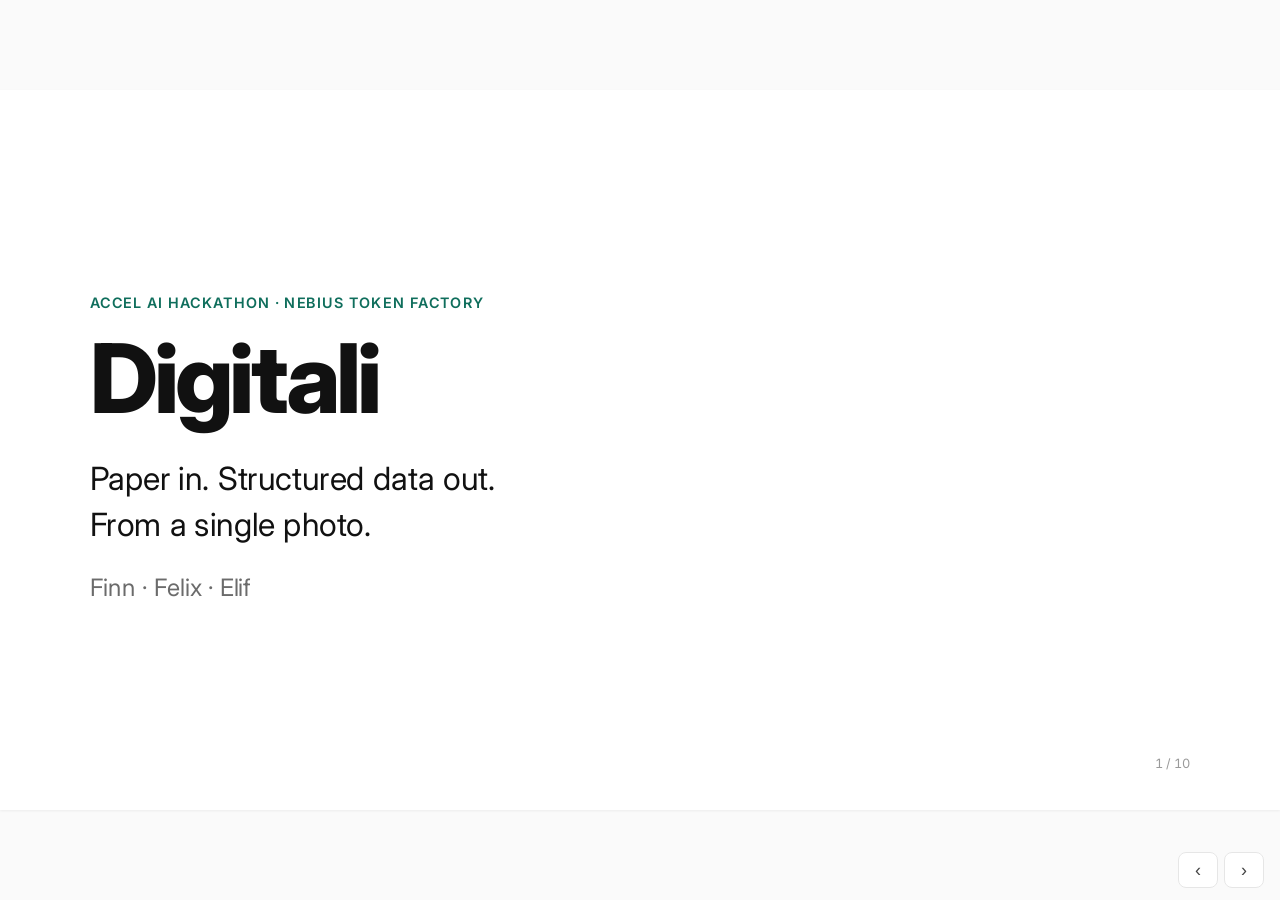
==== docs/index.html @ 8c580d4b "Add Digitali pitch deck" ====
<!DOCTYPE html>
<html lang="en">
<head>
<meta charset="utf-8">
<meta name="viewport" content="width=device-width, initial-scale=1">
<title>Digitali</title>
<link rel="preconnect" href="https://fonts.googleapis.com">
<link href="https://fonts.googleapis.com/css2?family=Inter:wght@400;500;600;700;800&family=JetBrains+Mono:wght@400;500&display=swap" rel="stylesheet">
<style>
:root{--bg:#fff;--ink:#111;--muted:#6b6b6b;--line:#e6e6e6;--soft:#f6f6f5;--accent:#0f6e5c;--accent-soft:#e7f2ef;--tbd:#fff4d6;--tbd-ink:#8a5a00}
*{box-sizing:border-box;margin:0;padding:0}
html,body{height:100%;background:#fafafa;font-family:Inter,system-ui,sans-serif;color:var(--ink);overflow:hidden}
#viewport{position:fixed;inset:0;display:flex;align-items:center;justify-content:center}
#stage{width:1600px;height:900px;position:relative;transform-origin:center center;flex:none}
.slide{position:absolute;inset:0;background:var(--bg);padding:96px 112px;display:none;flex-direction:column;box-shadow:0 1px 3px rgba(0,0,0,.06)}
.slide.active{display:flex}
.kicker{font-size:18px;font-weight:600;letter-spacing:.08em;text-transform:uppercase;color:var(--accent);margin-bottom:24px}
h1{font-size:120px;font-weight:800;letter-spacing:-.04em;line-height:1}
h2{font-size:60px;font-weight:700;letter-spacing:-.025em;line-height:1.08;max-width:1300px}
.lead{font-size:30px;line-height:1.45;color:var(--muted);max-width:1200px;margin-top:28px}
.body{margin-top:56px;flex:1;display:flex;flex-direction:column}
.cols{display:grid;gap:28px}
.c2{grid-template-columns:1fr 1fr}.c3{grid-template-columns:repeat(3,1fr)}.c4{grid-template-columns:repeat(4,1fr)}
.card{background:var(--soft);border-radius:18px;padding:36px}
.card .n{font-size:16px;font-weight:600;color:var(--accent);letter-spacing:.06em;text-transform:uppercase}
.card h3{font-size:34px;font-weight:700;margin:10px 0 14px;letter-spacing:-.01em}
.card p{font-size:23px;line-height:1.45;color:#444}
.big{font-size:88px;font-weight:800;letter-spacing:-.03em;color:var(--accent);line-height:1}
.cap{font-size:22px;color:var(--muted);margin-top:12px;line-height:1.4}
ul.list{list-style:none;display:flex;flex-direction:column;gap:22px}
ul.list li{font-size:28px;line-height:1.4;padding-left:36px;position:relative}
ul.list li::before{content:"";position:absolute;left:0;top:15px;width:14px;height:14px;border-radius:3px;background:var(--accent)}
.flow{display:grid;grid-template-columns:1fr 60px 1fr 60px 1fr;align-items:stretch}
.arrow{display:flex;align-items:center;justify-content:center;color:#bbb;font-size:36px}
code,.mono{font-family:"JetBrains Mono",monospace}
.json{background:#fff;border:1px solid var(--line);border-radius:10px;padding:16px 18px;font-size:19px;margin-top:16px;color:#333;line-height:1.5}
table{width:100%;border-collapse:collapse;font-size:26px}
th{text-align:left;font-size:17px;font-weight:600;letter-spacing:.06em;text-transform:uppercase;color:var(--muted);padding:0 20px 18px;border-bottom:2px solid var(--ink)}
td{padding:22px 20px;border-bottom:1px solid var(--line)}
td.num{font-variant-numeric:tabular-nums}
tr.win td{background:var(--accent-soft);font-weight:600}
.tbd{background:var(--tbd);color:var(--tbd-ink);border-radius:6px;padding:1px 8px;font-weight:600;font-size:.9em}
.crit{position:absolute;left:112px;bottom:48px;font-size:16px;color:#9a9a9a;letter-spacing:.02em}
.crit b{color:var(--accent);font-weight:600}
.foot{position:absolute;right:112px;bottom:48px;font-size:16px;color:#9a9a9a;font-variant-numeric:tabular-nums}
.pill{display:inline-block;background:var(--accent-soft);color:var(--accent);border-radius:999px;padding:6px 16px;font-size:18px;font-weight:600;margin-right:10px}
.person{display:flex;flex-direction:column;gap:8px}
.avatar{width:96px;height:96px;border-radius:50%;background:var(--accent-soft);color:var(--accent);display:flex;align-items:center;justify-content:center;font-size:40px;font-weight:700;margin-bottom:16px}
aside.notes{display:none}
#notes{position:fixed;left:0;right:0;bottom:0;background:#111;color:#eee;font-size:15px;line-height:1.5;padding:14px 20px;display:none;max-height:30vh;overflow:auto;z-index:5}
#nav{position:fixed;right:16px;bottom:12px;display:flex;gap:6px;z-index:6}
#nav button{border:1px solid var(--line);background:#fff;border-radius:8px;width:40px;height:36px;font-size:18px;cursor:pointer;color:#444}
</style>
</head>
<body>
<div id="viewport"><div id="stage">

<!-- 1 TITLE -->
<section class="slide" data-crit="">
  <div style="flex:1;display:flex;flex-direction:column;justify-content:center">
    <div class="kicker">Accel AI Hackathon · Nebius Token Factory</div>
    <h1>Digitali</h1>
    <p class="lead" style="font-size:40px;color:var(--ink);margin-top:36px">Paper in. Structured data out.<br>From a single photo.</p>
    <p class="lead">Finn · Felix · Elif</p>
  </div>
  <aside class="notes">Open with the problem, not the tech. One sentence: field organisations run on paper and decide blind; Digitali turns the paper they already use into data.</aside>
</section>

<!-- 2 PROBLEM -->
<section class="slide" data-crit="Problem and company potential">
  <div class="kicker">The problem</div>
  <h2>Field organisations want to decide on data. Their data is still on paper.</h2>
  <div class="body">
    <div class="cols c3">
      <div class="card"><div class="n">Every day</div><h3>Paper forms</h3><p>Field staff record meetings, attendance, payments and visits on sheets they have used for years.</p></div>
      <div class="card"><div class="n">Every week</div><h3>Retyped by hand</h3><p>Office staff copy the sheets into a system or spreadsheet. Slow, costly, full of typos.</p></div>
      <div class="card"><div class="n">Every month</div><h3>Decisions late</h3><p>Management sees the numbers days or weeks later, if the data arrives at all.</p></div>
    </div>
    <p class="lead" style="margin-top:44px">New apps and tablets fail on cost, rollout and frontline adoption. So the paper stays.</p>
  </div>
  <aside class="notes">Field heavy organisations: NGOs, cooperatives, lenders with many branches. The bottleneck is data input, not analytics.</aside>
</section>

<!-- 3 USER -->
<section class="slide" data-crit="Product and user value">
  <div class="kicker">The user</div>
  <h2>The field officer who fills in the sheet, and the manager who needs it.</h2>
  <div class="body">
    <div class="cols c2" style="gap:64px">
      <div>
        <ul class="list">
          <li><b>How often:</b> after every meeting or visit, several times a week per officer.</li>
          <li><b>Today:</b> paper to office, then manual entry, then a spreadsheet.</li>
          <li><b>Would they pay:</b> the organisation pays for data entry already, in staff hours.</li>
        </ul>
      </div>
      <div class="cols c2" style="gap:18px">
        <div class="card" style="padding:28px"><h3 style="font-size:26px;margin-top:0">No more retyping</h3><p style="font-size:20px">Data entry disappears.</p></div>
        <div class="card" style="padding:28px"><h3 style="font-size:26px;margin-top:0">Instant receipt</h3><p style="font-size:20px">Officer gets a summary back: who paid, who is missing.</p></div>
        <div class="card" style="padding:28px"><h3 style="font-size:26px;margin-top:0">Fewer disputes</h3><p style="font-size:20px">A timestamped record settles "I paid".</p></div>
        <div class="card" style="padding:28px"><h3 style="font-size:26px;margin-top:0">Same day numbers</h3><p style="font-size:20px">Managers see targets the day they happen.</p></div>
      </div>
    </div>
  </div>
  <aside class="notes">The officer must gain something, or the photos stop in week three. The receipt and dispute record are the officer's reasons; same day numbers are the manager's.</aside>
</section>

<!-- 4 PRODUCT -->
<section class="slide" data-crit="Product and user value">
  <div class="kicker">The product</div>
  <h2>Staff keep their paper. They only take a photo.</h2>
  <div class="body">
    <div class="flow">
      <div class="card"><div class="n">1 Input</div><h3>Photo</h3><p>Any form, sheet or log the operation already uses. Web upload now, messaging apps next.</p></div>
      <div class="arrow">→</div>
      <div class="card" style="background:var(--accent-soft)"><div class="n">2 Engine</div><h3>Vision model</h3><p>Open model on Nebius Token Factory reads the photo and matches rows against the company's own reference list.</p></div>
      <div class="arrow">→</div>
      <div class="card"><div class="n">3 Output</div><h3>Structured data</h3><div class="json mono">{"id": 1042,<br>&nbsp;"signed": true,<br>&nbsp;"amount": 1380}</div></div>
    </div>
    <div style="margin-top:40px"><span class="pill">API: plug the engine into your system</span><span class="pill">Web tool: upload, review, export</span></div>
  </div>
  <aside class="notes">Two ways to use it: integration via API, or our web tool for organisations without IT capacity. Setup is one template: which fields, which reference list.</aside>
</section>

<!-- 5 DEMO -->
<section class="slide" data-crit="Demo">
  <div class="kicker">Live demo</div>
  <h2>A handwritten sheet, photographed a minute ago.</h2>
  <div class="body" style="justify-content:center">
    <div class="cols c4">
      <div class="card"><div class="big">1</div><p style="margin-top:16px">Upload the photo of a hand filled sheet</p></div>
      <div class="card"><div class="big">2</div><p style="margin-top:16px">Engine returns one row per person, matched to the reference list</p></div>
      <div class="card"><div class="big">3</div><p style="margin-top:16px">Low confidence fields flagged, corrected in one click</p></div>
      <div class="card"><div class="big">4</div><p style="margin-top:16px">Export as CSV or JSON, or send via API</p></div>
    </div>
    <p class="lead" style="margin-top:44px">Demo link: <span class="tbd">app URL</span></p>
  </div>
  <aside class="notes">Keep the demo under 90 seconds. Have a backup screen recording in case the network fails.</aside>
</section>

<!-- 6 MODELS -->
<section class="slide" data-crit="Technical execution and Token Factory use">
  <div class="kicker">Models on Nebius Token Factory</div>
  <h2>A small open vision model does the reading. A larger one checks it.</h2>
  <div class="body">
    <table>
      <thead><tr><th style="width:34%">Model</th><th style="width:22%">Role</th><th>Why</th></tr></thead>
      <tbody>
        <tr><td><span class="tbd">small vision model</span></td><td>Extraction</td><td>Reads the photo into JSON against the template. Cheapest model that passes the test set.</td></tr>
        <tr><td><span class="tbd">large vision model</span></td><td>Benchmark and fallback</td><td>Used to measure the small model, and on rows the small model flags as uncertain.</td></tr>
        <tr><td><span class="tbd">text model (optional)</span></td><td>Matching and validation</td><td>Matches names to reference IDs and checks totals.</td></tr>
      </tbody>
    </table>
    <p class="lead" style="font-size:24px;margin-top:36px">All models run on Token Factory through its OpenAI compatible API. No closed models used.</p>
  </div>
  <aside class="notes">Name exact model IDs once confirmed with the /v1/models call. Explain why two models: cost on the common case, quality on the hard case.</aside>
</section>

<!-- 7 MEASUREMENT -->
<section class="slide" data-crit="Measurable model advantage">
  <div class="kicker">Measurable advantage</div>
  <h2>Small vs large open model, on the same test set.</h2>
  <div class="body">
    <table>
      <thead><tr><th>Model</th><th>Field accuracy</th><th>Cost per page</th><th>Latency</th></tr></thead>
      <tbody>
        <tr class="win"><td><span class="tbd">small</span></td><td class="num"><span class="tbd">%</span></td><td class="num"><span class="tbd">$</span></td><td class="num"><span class="tbd">s</span></td></tr>
        <tr><td><span class="tbd">large</span></td><td class="num"><span class="tbd">%</span></td><td class="num"><span class="tbd">$</span></td><td class="num"><span class="tbd">s</span></td></tr>
      </tbody>
    </table>
    <p class="lead" style="font-size:24px;margin-top:36px">Test set: 20 synthetic sheets with ground truth, plus 5 filled in by hand and photographed on a phone. Field accuracy = share of fields exactly right. Eval sheet: <span class="tbd">repo link</span></p>
  </div>
  <aside class="notes">A rough measurement with real numbers beats a polished claim. Say the headline: X percent of the accuracy at Y times lower cost.</aside>
</section>

<!-- 8 RESPONSIBLE -->
<section class="slide" data-crit="Responsible design">
  <div class="kicker">Responsible design</div>
  <h2>The model proposes. A person confirms.</h2>
  <div class="body">
    <div class="cols c3">
      <div class="card"><div class="n">Privacy</div><h3>No photos kept</h3><p>Images are processed and discarded. Only the confirmed fields are stored. Test data is synthetic.</p></div>
      <div class="card"><div class="n">Errors</div><h3>Human in the loop</h3><p>Nothing is saved until a person reviews it. Low confidence fields are flagged, every field is editable.</p></div>
      <div class="card"><div class="n">Misuse</div><h3>Fixed task</h3><p>The engine only fills a predefined template. No free text generation, no decisions about people.</p></div>
    </div>
  </div>
  <aside class="notes">Emphasise: the model never makes a decision about a person, it only transcribes.</aside>
</section>

<!-- 9 COMPANY -->
<section class="slide" data-crit="Problem and company potential">
  <div class="kicker">Why this is a company</div>
  <h2>Every paper heavy organisation is a customer. Every template makes the next one faster.</h2>
  <div class="body">
    <div class="cols c3">
      <div class="card"><div class="n">Market</div><h3>Field organisations</h3><p>NGOs, cooperatives, lenders and public services with many branches and paper processes.</p></div>
      <div class="card"><div class="n">Model</div><h3>Margin on usage</h3><p>Pay as you go per page, priced above model cost and well below manual entry. Larger clients sign usage contracts with committed monthly volume. <span class="tbd">price</span></p></div>
      <div class="card"><div class="n">Moat</div><h3>Template library</h3><p>Each customer form becomes a reusable template, and corrections improve accuracy over time.</p></div>
    </div>
  </div>
  <aside class="notes">Two revenue lines: margin on pay as you go usage, and usage contracts with committed volume for larger clients. Set the price once the eval gives cost per page. Next steps: WhatsApp intake, direct integrations, template builder.</aside>
</section>

<!-- 10 TEAM -->
<section class="slide" data-crit="">
  <div class="kicker">Team</div>
  <h2>Digitali</h2>
  <div class="body">
    <div class="cols c3">
      <div class="person"><div class="avatar">F</div><h3 style="font-size:36px">Finn</h3><p class="cap">Product and pitch</p></div>
      <div class="person"><div class="avatar">F</div><h3 style="font-size:36px">Felix</h3><p class="cap">Backend and engine</p></div>
      <div class="person"><div class="avatar">E</div><h3 style="font-size:36px">Elif</h3><p class="cap">Frontend</p></div>
    </div>
    <p class="lead" style="margin-top:auto">github.com/FelixvanDoorn/accel-ai-hackathon</p>
  </div>
  <aside class="notes">Close with the one line: paper in, structured data out.</aside>
</section>

</div></div>
<div id="notes"></div>
<div id="nav"><button id="prev" aria-label="Previous">‹</button><button id="next" aria-label="Next">›</button></div>
<script>
(function(){
  var slides=[].slice.call(document.querySelectorAll('.slide')),i=0,stage=document.getElementById('stage'),notes=document.getElementById('notes'),showNotes=false;
  slides.forEach(function(s,k){
    var c=s.getAttribute('data-crit');
    if(c){var d=document.createElement('div');d.className='crit';d.innerHTML='Criterion: <b>'+c+'</b>';s.appendChild(d);}
    var f=document.createElement('div');f.className='foot';f.textContent=(k+1)+' / '+slides.length;s.appendChild(f);
  });
  function fit(){var s=Math.min(window.innerWidth/1600,window.innerHeight/900);stage.style.transform='scale('+s+')';}
  function go(n){i=Math.max(0,Math.min(slides.length-1,n));slides.forEach(function(s,k){s.classList.toggle('active',k===i)});var a=slides[i].querySelector('aside.notes');notes.textContent=a?a.textContent:'';notes.style.display=showNotes&&a?'block':'none';try{history.replaceState(null,'','#'+(i+1))}catch(e){}}
  document.addEventListener('keydown',function(e){
    if(['ArrowRight','PageDown',' ','Enter'].indexOf(e.key)>-1){e.preventDefault();go(i+1)}
    else if(['ArrowLeft','PageUp','Backspace'].indexOf(e.key)>-1){e.preventDefault();go(i-1)}
    else if(e.key==='n'||e.key==='N'){showNotes=!showNotes;go(i)}
    else if(e.key==='f'||e.key==='F'){if(document.documentElement.requestFullscreen)document.documentElement.requestFullscreen()}
  });
  document.getElementById('prev').onclick=function(){go(i-1)};
  document.getElementById('next').onclick=function(){go(i+1)};
  window.addEventListener('resize',fit);fit();
  var h=parseInt((location.hash||'').slice(1),10);go(isNaN(h)?0:h-1);
})();
</script>
</body>
</html>
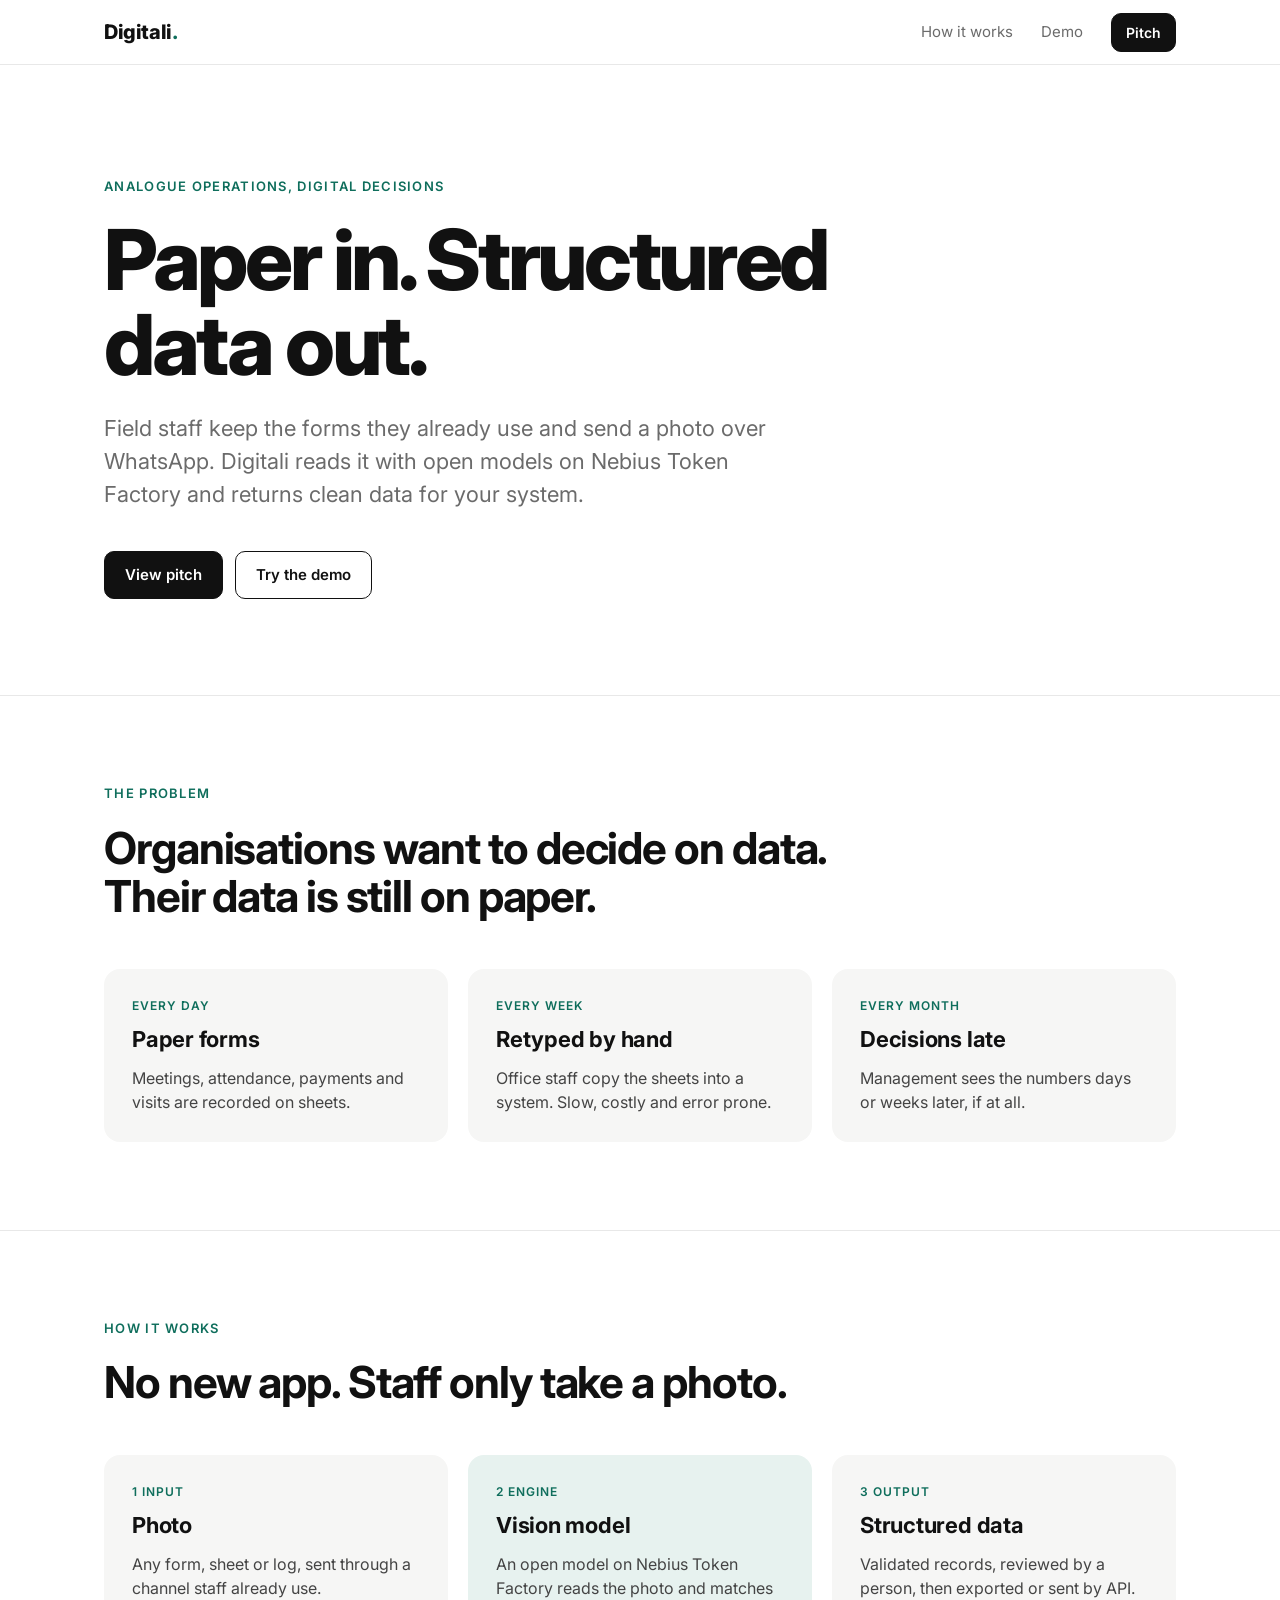
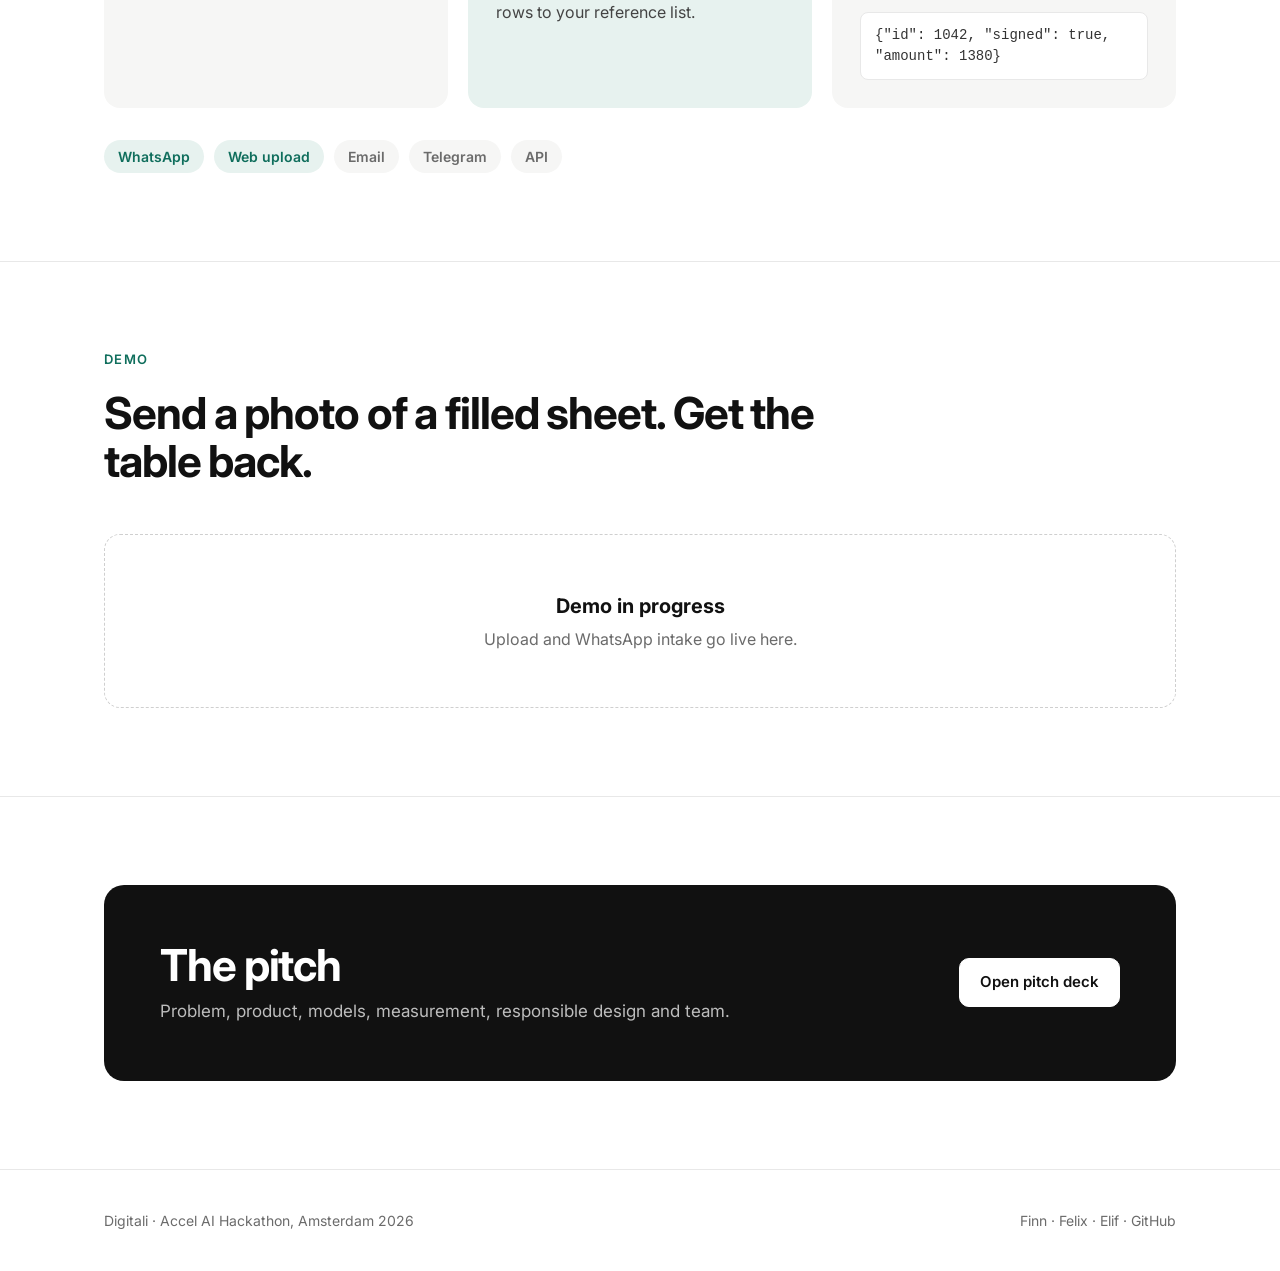
==== commit 3b31124b: "Landing page with pitch button, deck moved to /pitch" ====
--- a/docs/index.html
+++ b/docs/index.html
@@ -4,242 +4,117 @@
 <meta charset="utf-8">
 <meta name="viewport" content="width=device-width, initial-scale=1">
 <title>Digitali</title>
+<meta name="description" content="Digitali turns paper operations into structured data, from a single photo sent over WhatsApp.">
 <link rel="preconnect" href="https://fonts.googleapis.com">
 <link href="https://fonts.googleapis.com/css2?family=Inter:wght@400;500;600;700;800&family=JetBrains+Mono:wght@400;500&display=swap" rel="stylesheet">
 <style>
-:root{--bg:#fff;--ink:#111;--muted:#6b6b6b;--line:#e6e6e6;--soft:#f6f6f5;--accent:#0f6e5c;--accent-soft:#e7f2ef;--tbd:#fff4d6;--tbd-ink:#8a5a00}
+:root{--bg:#fff;--ink:#111;--muted:#6b6b6b;--line:#e8e8e8;--soft:#f6f6f5;--accent:#0f6e5c;--accent-soft:#e7f2ef}
 *{box-sizing:border-box;margin:0;padding:0}
-html,body{height:100%;background:#fafafa;font-family:Inter,system-ui,sans-serif;color:var(--ink);overflow:hidden}
-#viewport{position:fixed;inset:0;display:flex;align-items:center;justify-content:center}
-#stage{width:1600px;height:900px;position:relative;transform-origin:center center;flex:none}
-.slide{position:absolute;inset:0;background:var(--bg);padding:96px 112px;display:none;flex-direction:column;box-shadow:0 1px 3px rgba(0,0,0,.06)}
-.slide.active{display:flex}
-.kicker{font-size:18px;font-weight:600;letter-spacing:.08em;text-transform:uppercase;color:var(--accent);margin-bottom:24px}
-h1{font-size:120px;font-weight:800;letter-spacing:-.04em;line-height:1}
-h2{font-size:60px;font-weight:700;letter-spacing:-.025em;line-height:1.08;max-width:1300px}
-.lead{font-size:30px;line-height:1.45;color:var(--muted);max-width:1200px;margin-top:28px}
-.body{margin-top:56px;flex:1;display:flex;flex-direction:column}
-.cols{display:grid;gap:28px}
-.c2{grid-template-columns:1fr 1fr}.c3{grid-template-columns:repeat(3,1fr)}.c4{grid-template-columns:repeat(4,1fr)}
-.card{background:var(--soft);border-radius:18px;padding:36px}
-.card .n{font-size:16px;font-weight:600;color:var(--accent);letter-spacing:.06em;text-transform:uppercase}
-.card h3{font-size:34px;font-weight:700;margin:10px 0 14px;letter-spacing:-.01em}
-.card p{font-size:23px;line-height:1.45;color:#444}
-.big{font-size:88px;font-weight:800;letter-spacing:-.03em;color:var(--accent);line-height:1}
-.cap{font-size:22px;color:var(--muted);margin-top:12px;line-height:1.4}
-ul.list{list-style:none;display:flex;flex-direction:column;gap:22px}
-ul.list li{font-size:28px;line-height:1.4;padding-left:36px;position:relative}
-ul.list li::before{content:"";position:absolute;left:0;top:15px;width:14px;height:14px;border-radius:3px;background:var(--accent)}
-.flow{display:grid;grid-template-columns:1fr 60px 1fr 60px 1fr;align-items:stretch}
-.arrow{display:flex;align-items:center;justify-content:center;color:#bbb;font-size:36px}
-code,.mono{font-family:"JetBrains Mono",monospace}
-.json{background:#fff;border:1px solid var(--line);border-radius:10px;padding:16px 18px;font-size:19px;margin-top:16px;color:#333;line-height:1.5}
-table{width:100%;border-collapse:collapse;font-size:26px}
-th{text-align:left;font-size:17px;font-weight:600;letter-spacing:.06em;text-transform:uppercase;color:var(--muted);padding:0 20px 18px;border-bottom:2px solid var(--ink)}
-td{padding:22px 20px;border-bottom:1px solid var(--line)}
-td.num{font-variant-numeric:tabular-nums}
-tr.win td{background:var(--accent-soft);font-weight:600}
-.tbd{background:var(--tbd);color:var(--tbd-ink);border-radius:6px;padding:1px 8px;font-weight:600;font-size:.9em}
-.crit{position:absolute;left:112px;bottom:48px;font-size:16px;color:#9a9a9a;letter-spacing:.02em}
-.crit b{color:var(--accent);font-weight:600}
-.foot{position:absolute;right:112px;bottom:48px;font-size:16px;color:#9a9a9a;font-variant-numeric:tabular-nums}
-.pill{display:inline-block;background:var(--accent-soft);color:var(--accent);border-radius:999px;padding:6px 16px;font-size:18px;font-weight:600;margin-right:10px}
-.person{display:flex;flex-direction:column;gap:8px}
-.avatar{width:96px;height:96px;border-radius:50%;background:var(--accent-soft);color:var(--accent);display:flex;align-items:center;justify-content:center;font-size:40px;font-weight:700;margin-bottom:16px}
-aside.notes{display:none}
-#notes{position:fixed;left:0;right:0;bottom:0;background:#111;color:#eee;font-size:15px;line-height:1.5;padding:14px 20px;display:none;max-height:30vh;overflow:auto;z-index:5}
-#nav{position:fixed;right:16px;bottom:12px;display:flex;gap:6px;z-index:6}
-#nav button{border:1px solid var(--line);background:#fff;border-radius:8px;width:40px;height:36px;font-size:18px;cursor:pointer;color:#444}
+body{background:var(--bg);color:var(--ink);font-family:Inter,system-ui,sans-serif;line-height:1.5;-webkit-font-smoothing:antialiased}
+a{color:inherit;text-decoration:none}
+.wrap{max-width:1120px;margin:0 auto;padding:0 24px}
+header{border-bottom:1px solid var(--line);position:sticky;top:0;background:rgba(255,255,255,.92);backdrop-filter:blur(8px);z-index:10}
+header .wrap{display:flex;align-items:center;justify-content:space-between;height:64px}
+.logo{font-weight:800;font-size:20px;letter-spacing:-.02em}
+.logo span{color:var(--accent)}
+nav{display:flex;gap:28px;align-items:center;font-size:15px;color:var(--muted)}
+nav a:hover{color:var(--ink)}
+.btn{display:inline-flex;align-items:center;gap:8px;border-radius:10px;padding:12px 20px;font-weight:600;font-size:15px;border:1px solid var(--ink);background:var(--ink);color:#fff;cursor:pointer;transition:transform .1s}
+.btn:hover{transform:translateY(-1px)}
+.btn.ghost{background:#fff;color:var(--ink)}
+.btn.sm{padding:8px 14px;font-size:14px}
+.hero{padding:112px 24px 96px}
+.kicker{font-size:13px;font-weight:600;letter-spacing:.1em;text-transform:uppercase;color:var(--accent);margin-bottom:20px}
+h1{font-size:clamp(44px,7vw,84px);font-weight:800;letter-spacing:-.04em;line-height:1.02;max-width:900px}
+.sub{font-size:clamp(18px,2.2vw,22px);color:var(--muted);max-width:680px;margin-top:24px}
+.cta{display:flex;gap:12px;margin-top:40px;flex-wrap:wrap}
+section{padding:88px 0;border-top:1px solid var(--line)}
+h2{font-size:clamp(30px,4vw,44px);font-weight:700;letter-spacing:-.025em;line-height:1.1;max-width:760px}
+.grid{display:grid;gap:20px;margin-top:48px}
+.g3{grid-template-columns:repeat(3,1fr)}
+.card{background:var(--soft);border-radius:16px;padding:28px}
+.card .n{font-size:12px;font-weight:600;letter-spacing:.08em;text-transform:uppercase;color:var(--accent)}
+.card h3{font-size:22px;font-weight:700;margin:8px 0 10px;letter-spacing:-.01em}
+.card p{color:#444;font-size:16px}
+.card.accent{background:var(--accent-soft)}
+.json{font-family:"JetBrains Mono",monospace;background:#fff;border:1px solid var(--line);border-radius:8px;padding:12px 14px;font-size:14px;margin-top:12px;color:#333}
+.channels{display:flex;gap:10px;flex-wrap:wrap;margin-top:32px}
+.pill{background:var(--accent-soft);color:var(--accent);border-radius:999px;padding:6px 14px;font-size:14px;font-weight:600}
+.pill.off{background:var(--soft);color:var(--muted)}
+.demo{border:1.5px dashed #cfcfcf;border-radius:16px;padding:56px 24px;text-align:center;margin-top:48px;color:var(--muted)}
+.demo strong{display:block;color:var(--ink);font-size:20px;margin-bottom:6px}
+.pitchband{background:var(--ink);color:#fff;border-radius:20px;padding:56px;display:flex;justify-content:space-between;align-items:center;gap:32px;flex-wrap:wrap}
+.pitchband h2{color:#fff}
+.pitchband p{color:#bdbdbd;margin-top:10px;font-size:17px}
+.pitchband .btn{background:#fff;color:var(--ink);border-color:#fff}
+footer{padding:40px 0;color:var(--muted);font-size:14px;border-top:1px solid var(--line)}
+footer .wrap{display:flex;justify-content:space-between;flex-wrap:wrap;gap:12px}
+@media (max-width:820px){.g3{grid-template-columns:1fr}nav .hide{display:none}.hero{padding:72px 24px 64px}section{padding:64px 0}.pitchband{padding:36px}}
 </style>
 </head>
 <body>
-<div id="viewport"><div id="stage">
 
-<!-- 1 TITLE -->
-<section class="slide" data-crit="">
-  <div style="flex:1;display:flex;flex-direction:column;justify-content:center">
-    <div class="kicker">Accel AI Hackathon · Nebius Token Factory</div>
-    <h1>Digitali</h1>
-    <p class="lead" style="font-size:40px;color:var(--ink);margin-top:36px">Paper in. Structured data out.<br>From a single photo.</p>
-    <p class="lead">Finn · Felix · Elif</p>
+<header><div class="wrap">
+  <a class="logo" href="/">Digitali<span>.</span></a>
+  <nav>
+    <a class="hide" href="#how">How it works</a>
+    <a class="hide" href="#demo">Demo</a>
+    <a class="btn sm" href="/pitch">Pitch</a>
+  </nav>
+</div></header>
+
+<main>
+<div class="wrap hero">
+  <div class="kicker">Analogue operations, digital decisions</div>
+  <h1>Paper in. Structured data out.</h1>
+  <p class="sub">Field staff keep the forms they already use and send a photo over WhatsApp. Digitali reads it with open models on Nebius Token Factory and returns clean data for your system.</p>
+  <div class="cta">
+    <a class="btn" href="/pitch">View pitch</a>
+    <a class="btn ghost" href="#demo">Try the demo</a>
   </div>
-  <aside class="notes">Open with the problem, not the tech. One sentence: field organisations run on paper and decide blind; Digitali turns the paper they already use into data.</aside>
-</section>
+</div>
 
-<!-- 2 PROBLEM -->
-<section class="slide" data-crit="Problem and company potential">
+<section id="problem"><div class="wrap">
   <div class="kicker">The problem</div>
-  <h2>Field organisations want to decide on data. Their data is still on paper.</h2>
-  <div class="body">
-    <div class="cols c3">
-      <div class="card"><div class="n">Every day</div><h3>Paper forms</h3><p>Field staff record meetings, attendance, payments and visits on sheets they have used for years.</p></div>
-      <div class="card"><div class="n">Every week</div><h3>Retyped by hand</h3><p>Office staff copy the sheets into a system or spreadsheet. Slow, costly, full of typos.</p></div>
-      <div class="card"><div class="n">Every month</div><h3>Decisions late</h3><p>Management sees the numbers days or weeks later, if the data arrives at all.</p></div>
-    </div>
-    <p class="lead" style="margin-top:44px">New apps and tablets fail on cost, rollout and frontline adoption. So the paper stays.</p>
+  <h2>Organisations want to decide on data. Their data is still on paper.</h2>
+  <div class="grid g3">
+    <div class="card"><div class="n">Every day</div><h3>Paper forms</h3><p>Meetings, attendance, payments and visits are recorded on sheets.</p></div>
+    <div class="card"><div class="n">Every week</div><h3>Retyped by hand</h3><p>Office staff copy the sheets into a system. Slow, costly and error prone.</p></div>
+    <div class="card"><div class="n">Every month</div><h3>Decisions late</h3><p>Management sees the numbers days or weeks later, if at all.</p></div>
   </div>
-  <aside class="notes">Field heavy organisations: NGOs, cooperatives, lenders with many branches. The bottleneck is data input, not analytics.</aside>
-</section>
+</div></section>
 
-<!-- 3 USER -->
-<section class="slide" data-crit="Product and user value">
-  <div class="kicker">The user</div>
-  <h2>The field officer who fills in the sheet, and the manager who needs it.</h2>
-  <div class="body">
-    <div class="cols c2" style="gap:64px">
-      <div>
-        <ul class="list">
-          <li><b>How often:</b> after every meeting or visit, several times a week per officer.</li>
-          <li><b>Today:</b> paper to office, then manual entry, then a spreadsheet.</li>
-          <li><b>Would they pay:</b> the organisation pays for data entry already, in staff hours.</li>
-        </ul>
-      </div>
-      <div class="cols c2" style="gap:18px">
-        <div class="card" style="padding:28px"><h3 style="font-size:26px;margin-top:0">No more retyping</h3><p style="font-size:20px">Data entry disappears.</p></div>
-        <div class="card" style="padding:28px"><h3 style="font-size:26px;margin-top:0">Instant receipt</h3><p style="font-size:20px">Officer gets a summary back: who paid, who is missing.</p></div>
-        <div class="card" style="padding:28px"><h3 style="font-size:26px;margin-top:0">Fewer disputes</h3><p style="font-size:20px">A timestamped record settles "I paid".</p></div>
-        <div class="card" style="padding:28px"><h3 style="font-size:26px;margin-top:0">Same day numbers</h3><p style="font-size:20px">Managers see targets the day they happen.</p></div>
-      </div>
-    </div>
+<section id="how"><div class="wrap">
+  <div class="kicker">How it works</div>
+  <h2>No new app. Staff only take a photo.</h2>
+  <div class="grid g3">
+    <div class="card"><div class="n">1 Input</div><h3>Photo</h3><p>Any form, sheet or log, sent through a channel staff already use.</p></div>
+    <div class="card accent"><div class="n">2 Engine</div><h3>Vision model</h3><p>An open model on Nebius Token Factory reads the photo and matches rows to your reference list.</p></div>
+    <div class="card"><div class="n">3 Output</div><h3>Structured data</h3><p>Validated records, reviewed by a person, then exported or sent by API.</p><div class="json">{"id": 1042, "signed": true, "amount": 1380}</div></div>
   </div>
-  <aside class="notes">The officer must gain something, or the photos stop in week three. The receipt and dispute record are the officer's reasons; same day numbers are the manager's.</aside>
-</section>
+  <div class="channels">
+    <span class="pill">WhatsApp</span><span class="pill">Web upload</span><span class="pill off">Email</span><span class="pill off">Telegram</span><span class="pill off">API</span>
+  </div>
+</div></section>
 
-<!-- 4 PRODUCT -->
-<section class="slide" data-crit="Product and user value">
-  <div class="kicker">The product</div>
-  <h2>Staff keep their paper. They only take a photo.</h2>
-  <div class="body">
-    <div class="flow">
-      <div class="card"><div class="n">1 Input</div><h3>Photo</h3><p>Any form, sheet or log the operation already uses. Web upload now, messaging apps next.</p></div>
-      <div class="arrow">→</div>
-      <div class="card" style="background:var(--accent-soft)"><div class="n">2 Engine</div><h3>Vision model</h3><p>Open model on Nebius Token Factory reads the photo and matches rows against the company's own reference list.</p></div>
-      <div class="arrow">→</div>
-      <div class="card"><div class="n">3 Output</div><h3>Structured data</h3><div class="json mono">{"id": 1042,<br>&nbsp;"signed": true,<br>&nbsp;"amount": 1380}</div></div>
-    </div>
-    <div style="margin-top:40px"><span class="pill">API: plug the engine into your system</span><span class="pill">Web tool: upload, review, export</span></div>
+<section id="demo"><div class="wrap">
+  <div class="kicker">Demo</div>
+  <h2>Send a photo of a filled sheet. Get the table back.</h2>
+  <div class="demo"><strong>Demo in progress</strong>Upload and WhatsApp intake go live here.</div>
+</div></section>
+
+<section><div class="wrap">
+  <div class="pitchband">
+    <div><h2>The pitch</h2><p>Problem, product, models, measurement, responsible design and team.</p></div>
+    <a class="btn" href="/pitch">Open pitch deck</a>
   </div>
-  <aside class="notes">Two ways to use it: integration via API, or our web tool for organisations without IT capacity. Setup is one template: which fields, which reference list.</aside>
-</section>
+</div></section>
+</main>
 
-<!-- 5 DEMO -->
-<section class="slide" data-crit="Demo">
-  <div class="kicker">Live demo</div>
-  <h2>A handwritten sheet, photographed a minute ago.</h2>
-  <div class="body" style="justify-content:center">
-    <div class="cols c4">
-      <div class="card"><div class="big">1</div><p style="margin-top:16px">Upload the photo of a hand filled sheet</p></div>
-      <div class="card"><div class="big">2</div><p style="margin-top:16px">Engine returns one row per person, matched to the reference list</p></div>
-      <div class="card"><div class="big">3</div><p style="margin-top:16px">Low confidence fields flagged, corrected in one click</p></div>
-      <div class="card"><div class="big">4</div><p style="margin-top:16px">Export as CSV or JSON, or send via API</p></div>
-    </div>
-    <p class="lead" style="margin-top:44px">Demo link: <span class="tbd">app URL</span></p>
-  </div>
-  <aside class="notes">Keep the demo under 90 seconds. Have a backup screen recording in case the network fails.</aside>
-</section>
+<footer><div class="wrap">
+  <span>Digitali · Accel AI Hackathon, Amsterdam 2026</span>
+  <span>Finn · Felix · Elif · <a href="https://github.com/FelixvanDoorn/digitali-accel-ai-hackathon">GitHub</a></span>
+</div></footer>
 
-<!-- 6 MODELS -->
-<section class="slide" data-crit="Technical execution and Token Factory use">
-  <div class="kicker">Models on Nebius Token Factory</div>
-  <h2>A small open vision model does the reading. A larger one checks it.</h2>
-  <div class="body">
-    <table>
-      <thead><tr><th style="width:34%">Model</th><th style="width:22%">Role</th><th>Why</th></tr></thead>
-      <tbody>
-        <tr><td><span class="tbd">small vision model</span></td><td>Extraction</td><td>Reads the photo into JSON against the template. Cheapest model that passes the test set.</td></tr>
-        <tr><td><span class="tbd">large vision model</span></td><td>Benchmark and fallback</td><td>Used to measure the small model, and on rows the small model flags as uncertain.</td></tr>
-        <tr><td><span class="tbd">text model (optional)</span></td><td>Matching and validation</td><td>Matches names to reference IDs and checks totals.</td></tr>
-      </tbody>
-    </table>
-    <p class="lead" style="font-size:24px;margin-top:36px">All models run on Token Factory through its OpenAI compatible API. No closed models used.</p>
-  </div>
-  <aside class="notes">Name exact model IDs once confirmed with the /v1/models call. Explain why two models: cost on the common case, quality on the hard case.</aside>
-</section>
-
-<!-- 7 MEASUREMENT -->
-<section class="slide" data-crit="Measurable model advantage">
-  <div class="kicker">Measurable advantage</div>
-  <h2>Small vs large open model, on the same test set.</h2>
-  <div class="body">
-    <table>
-      <thead><tr><th>Model</th><th>Field accuracy</th><th>Cost per page</th><th>Latency</th></tr></thead>
-      <tbody>
-        <tr class="win"><td><span class="tbd">small</span></td><td class="num"><span class="tbd">%</span></td><td class="num"><span class="tbd">$</span></td><td class="num"><span class="tbd">s</span></td></tr>
-        <tr><td><span class="tbd">large</span></td><td class="num"><span class="tbd">%</span></td><td class="num"><span class="tbd">$</span></td><td class="num"><span class="tbd">s</span></td></tr>
-      </tbody>
-    </table>
-    <p class="lead" style="font-size:24px;margin-top:36px">Test set: 20 synthetic sheets with ground truth, plus 5 filled in by hand and photographed on a phone. Field accuracy = share of fields exactly right. Eval sheet: <span class="tbd">repo link</span></p>
-  </div>
-  <aside class="notes">A rough measurement with real numbers beats a polished claim. Say the headline: X percent of the accuracy at Y times lower cost.</aside>
-</section>
-
-<!-- 8 RESPONSIBLE -->
-<section class="slide" data-crit="Responsible design">
-  <div class="kicker">Responsible design</div>
-  <h2>The model proposes. A person confirms.</h2>
-  <div class="body">
-    <div class="cols c3">
-      <div class="card"><div class="n">Privacy</div><h3>No photos kept</h3><p>Images are processed and discarded. Only the confirmed fields are stored. Test data is synthetic.</p></div>
-      <div class="card"><div class="n">Errors</div><h3>Human in the loop</h3><p>Nothing is saved until a person reviews it. Low confidence fields are flagged, every field is editable.</p></div>
-      <div class="card"><div class="n">Misuse</div><h3>Fixed task</h3><p>The engine only fills a predefined template. No free text generation, no decisions about people.</p></div>
-    </div>
-  </div>
-  <aside class="notes">Emphasise: the model never makes a decision about a person, it only transcribes.</aside>
-</section>
-
-<!-- 9 COMPANY -->
-<section class="slide" data-crit="Problem and company potential">
-  <div class="kicker">Why this is a company</div>
-  <h2>Every paper heavy organisation is a customer. Every template makes the next one faster.</h2>
-  <div class="body">
-    <div class="cols c3">
-      <div class="card"><div class="n">Market</div><h3>Field organisations</h3><p>NGOs, cooperatives, lenders and public services with many branches and paper processes.</p></div>
-      <div class="card"><div class="n">Model</div><h3>Margin on usage</h3><p>Pay as you go per page, priced above model cost and well below manual entry. Larger clients sign usage contracts with committed monthly volume. <span class="tbd">price</span></p></div>
-      <div class="card"><div class="n">Moat</div><h3>Template library</h3><p>Each customer form becomes a reusable template, and corrections improve accuracy over time.</p></div>
-    </div>
-  </div>
-  <aside class="notes">Two revenue lines: margin on pay as you go usage, and usage contracts with committed volume for larger clients. Set the price once the eval gives cost per page. Next steps: WhatsApp intake, direct integrations, template builder.</aside>
-</section>
-
-<!-- 10 TEAM -->
-<section class="slide" data-crit="">
-  <div class="kicker">Team</div>
-  <h2>Digitali</h2>
-  <div class="body">
-    <div class="cols c3">
-      <div class="person"><div class="avatar">F</div><h3 style="font-size:36px">Finn</h3><p class="cap">Product and pitch</p></div>
-      <div class="person"><div class="avatar">F</div><h3 style="font-size:36px">Felix</h3><p class="cap">Backend and engine</p></div>
-      <div class="person"><div class="avatar">E</div><h3 style="font-size:36px">Elif</h3><p class="cap">Frontend</p></div>
-    </div>
-    <p class="lead" style="margin-top:auto">github.com/FelixvanDoorn/accel-ai-hackathon</p>
-  </div>
-  <aside class="notes">Close with the one line: paper in, structured data out.</aside>
-</section>
-
-</div></div>
-<div id="notes"></div>
-<div id="nav"><button id="prev" aria-label="Previous">‹</button><button id="next" aria-label="Next">›</button></div>
-<script>
-(function(){
-  var slides=[].slice.call(document.querySelectorAll('.slide')),i=0,stage=document.getElementById('stage'),notes=document.getElementById('notes'),showNotes=false;
-  slides.forEach(function(s,k){
-    var c=s.getAttribute('data-crit');
-    if(c){var d=document.createElement('div');d.className='crit';d.innerHTML='Criterion: <b>'+c+'</b>';s.appendChild(d);}
-    var f=document.createElement('div');f.className='foot';f.textContent=(k+1)+' / '+slides.length;s.appendChild(f);
-  });
-  function fit(){var s=Math.min(window.innerWidth/1600,window.innerHeight/900);stage.style.transform='scale('+s+')';}
-  function go(n){i=Math.max(0,Math.min(slides.length-1,n));slides.forEach(function(s,k){s.classList.toggle('active',k===i)});var a=slides[i].querySelector('aside.notes');notes.textContent=a?a.textContent:'';notes.style.display=showNotes&&a?'block':'none';try{history.replaceState(null,'','#'+(i+1))}catch(e){}}
-  document.addEventListener('keydown',function(e){
-    if(['ArrowRight','PageDown',' ','Enter'].indexOf(e.key)>-1){e.preventDefault();go(i+1)}
-    else if(['ArrowLeft','PageUp','Backspace'].indexOf(e.key)>-1){e.preventDefault();go(i-1)}
-    else if(e.key==='n'||e.key==='N'){showNotes=!showNotes;go(i)}
-    else if(e.key==='f'||e.key==='F'){if(document.documentElement.requestFullscreen)document.documentElement.requestFullscreen()}
-  });
-  document.getElementById('prev').onclick=function(){go(i-1)};
-  document.getElementById('next').onclick=function(){go(i+1)};
-  window.addEventListener('resize',fit);fit();
-  var h=parseInt((location.hash||'').slice(1),10);go(isNaN(h)?0:h-1);
-})();
-</script>
 </body>
 </html>
